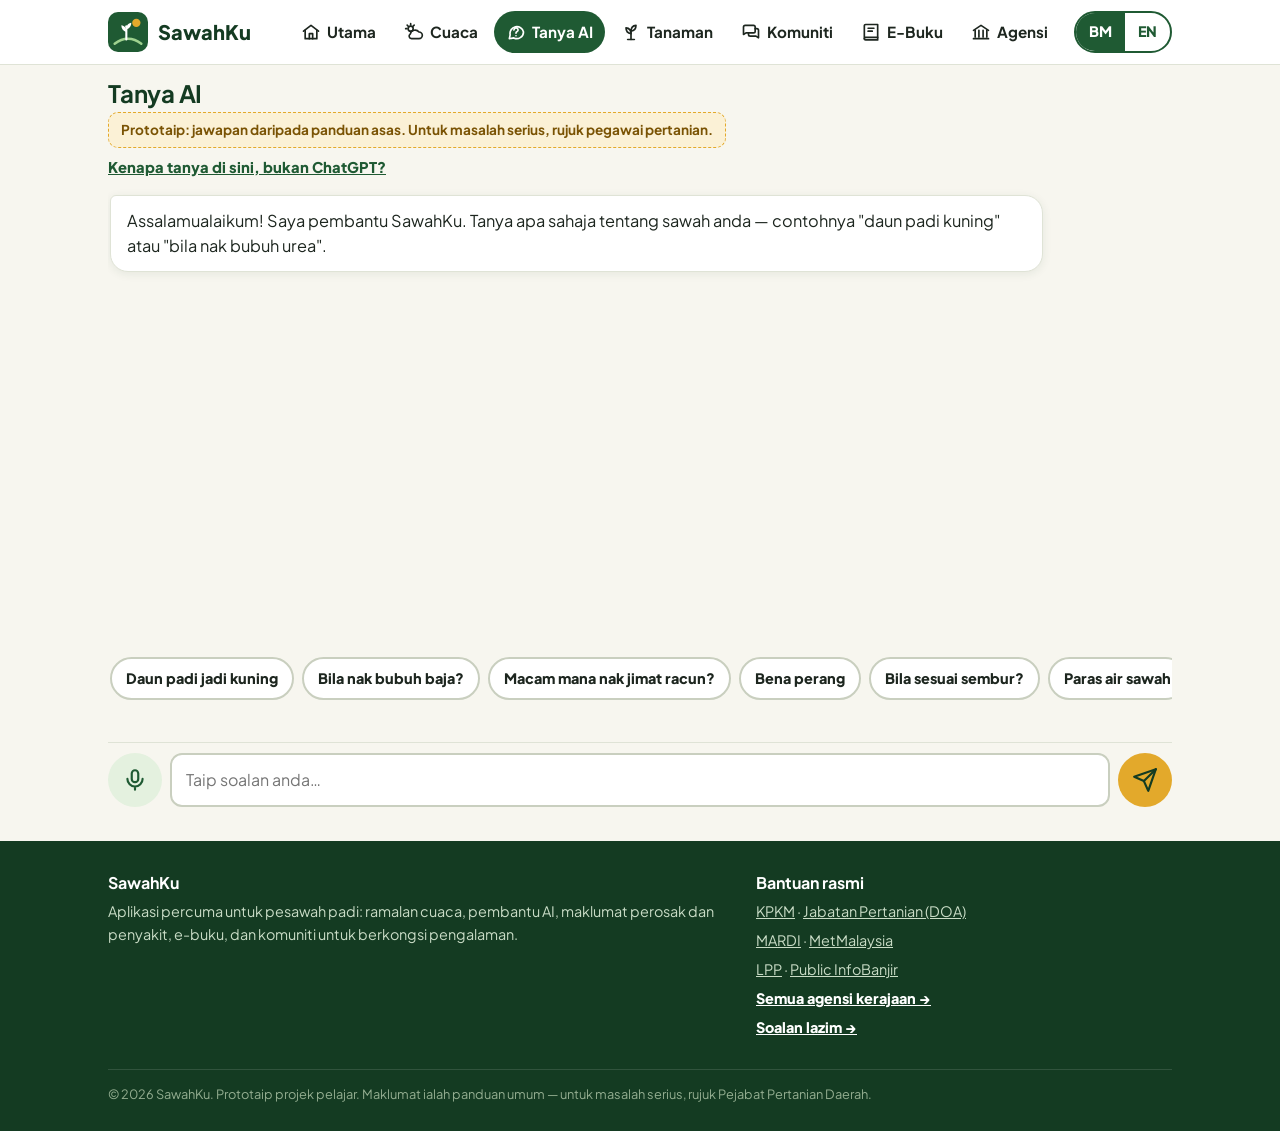
==== ask.html @ f4beafd5 "Add files via upload" ====
<!DOCTYPE html>
<html lang="ms">
<head>
  <meta charset="UTF-8">
  <meta name="viewport" content="width=device-width, initial-scale=1, viewport-fit=cover">
  <meta name="theme-color" content="#1f5a33">
  <title data-i18n="meta.ask">SawahKu</title>
  <meta name="description" content="SawahKu: weather, AI assistant, pest and disease info and a community for paddy farmers, in Malay and English.">
  <link rel="preconnect" href="https://fonts.googleapis.com">
  <link rel="preconnect" href="https://fonts.gstatic.com" crossorigin>
  <link href="https://fonts.googleapis.com/css2?family=Plus+Jakarta+Sans:wght@400;500;600;700;800&display=swap" rel="stylesheet">
  <link rel="stylesheet" href="css/style.css">
</head>
<body data-page="ask">

  <header id="site-header"></header>

  <main>
    <div class="container">
      <div class="chat">
        <div style="padding-top:14px">
          <h1 style="font-size:1.5rem;margin-bottom:4px" data-i18n="ask.title"></h1>
          <span class="demo-flag" data-i18n="ask.demo"></span>
          <a class="ask-why" href="info.html#why" data-i18n="ask.why"></a>
        </div>
        <div class="chat__log" id="chat-log" aria-live="polite"></div>
        <div class="chat__quick" id="chat-quick"></div>
        <p class="chat__listening" id="chat-status" role="status"></p>
        <form class="chat__composer" id="chat-form">
          <button type="button" class="icon-btn icon-btn--mic" id="chat-mic" data-i18n-aria="ask.mic"><svg viewBox="0 0 24 24" fill="none" stroke="currentColor" stroke-width="2" stroke-linecap="round" stroke-linejoin="round" aria-hidden="true"><rect x="9" y="3" width="6" height="11" rx="3"/><path d="M5 11a7 7 0 0 0 14 0M12 18v3"/></svg></button>
          <textarea class="input" id="chat-input" rows="1" data-i18n-ph="ask.ph" aria-label="Soalan"></textarea>
          <button type="submit" class="icon-btn icon-btn--send" data-i18n-aria="ask.send"><svg viewBox="0 0 24 24" fill="none" stroke="currentColor" stroke-width="2" stroke-linecap="round" stroke-linejoin="round" aria-hidden="true"><path d="M22 2 11 13"/><path d="M22 2 15 22l-4-9-9-4 20-7z"/></svg></button>
        </form>
      </div>
    </div>
  </main>

  <footer id="site-footer"></footer>

  <script src="js/i18n.js"></script>
  <script src="js/main.js"></script>
  <script src="js/cropdata.js"></script>
  <script src="js/chat.js"></script>
</body>
</html>
---- css/style.css ----
/* ============================================================
   SawahKu — styles
   Built for older farmers: large text, big buttons, high contrast.
   ============================================================ */

:root {
  --green-900: #143b22;
  --green-700: #1f5a33;
  --green-500: #3c8c3f;
  --green-100: #e4f1df;
  --gold-500: #e3a92b;
  --gold-100: #fbf1d6;
  --sky-500: #2f7fb8;
  --sky-100: #e2f0fa;
  --red-500: #c2412d;
  --red-100: #fbe4df;
  --ink: #1d261f;
  --ink-soft: #4d5a50;
  --line: #dfe3d6;
  --bg: #f7f6ef;
  --card: #ffffff;
  --radius: 16px;
  --shadow: 0 2px 10px rgba(20, 59, 34, 0.08);
  --max: 1100px;
  --tabbar-h: 72px;
  --font: "Plus Jakarta Sans", "Segoe UI", system-ui, -apple-system, Roboto, Arial, sans-serif;
}

*, *::before, *::after { box-sizing: border-box; }
[hidden] { display: none !important; }

html { scroll-behavior: smooth; }
section[id], article[id] { scroll-margin-top: 80px; }

body {
  margin: 0;
  font-family: var(--font);
  font-size: 18px;
  line-height: 1.6;
  color: var(--ink);
  background: var(--bg);
}

img, svg { max-width: 100%; display: block; }
a { color: var(--green-700); }
button { font: inherit; }

h1, h2, h3, h4 { line-height: 1.2; margin: 0 0 0.5em; color: var(--green-900); }
h1 { font-size: clamp(1.8rem, 4.5vw, 2.6rem); letter-spacing: -0.01em; }
h2 { font-size: clamp(1.4rem, 3vw, 1.9rem); }
h3 { font-size: 1.2rem; }
p { margin: 0 0 1em; }

.container { width: 100%; max-width: var(--max); margin: 0 auto; padding: 0 18px; }
.section { padding: 40px 0; }
.section--alt { background: var(--card); border-top: 1px solid var(--line); border-bottom: 1px solid var(--line); }
.section__head { max-width: 720px; margin-bottom: 24px; }
.section__head p { color: var(--ink-soft); }
.eyebrow { display: inline-block; font-size: 0.8rem; font-weight: 800; letter-spacing: 0.08em; text-transform: uppercase; color: var(--green-500); margin-bottom: 6px; }
.note { font-size: 0.88rem; color: var(--ink-soft); margin-top: 10px; }
.visually-hidden { position: absolute !important; width: 1px; height: 1px; overflow: hidden; clip: rect(0 0 0 0); white-space: nowrap; }

/* ---------- Header ---------- */
.site-header { position: sticky; top: 0; z-index: 50; background: rgba(255, 255, 255, 0.97); border-bottom: 1px solid var(--line); }
.site-header .container { display: flex; align-items: center; gap: 14px; min-height: 64px; }
.brand { display: flex; align-items: center; gap: 10px; font-weight: 800; font-size: 1.25rem; color: var(--green-900); text-decoration: none; margin-right: auto; white-space: nowrap; }
.brand svg { width: 40px; height: 40px; flex-shrink: 0; }
.brand small { display: block; font-weight: 500; font-size: 0.72rem; color: var(--ink-soft); }

.nav { display: flex; gap: 4px; }
.nav a { display: inline-flex; align-items: center; gap: 6px; padding: 9px 12px; white-space: nowrap; border-radius: 999px; text-decoration: none; color: var(--ink); font-weight: 700; font-size: 0.95rem; }
.nav a svg { width: 20px; height: 20px; flex-shrink: 0; }
@media (max-width: 1320px) { .brand small { display: none; } }
.nav a:hover { background: var(--green-100); }
.nav a[aria-current="page"] { background: var(--green-700); color: #fff; }

.lang-toggle { display: inline-flex; border: 2px solid var(--green-700); border-radius: 999px; overflow: hidden; flex-shrink: 0; }
.lang-toggle button { border: 0; background: transparent; padding: 7px 13px; font-weight: 800; font-size: 0.9rem; color: var(--green-700); cursor: pointer; }
.lang-toggle button[aria-pressed="true"] { background: var(--green-700); color: #fff; }

/* Bottom tab bar on phones — like WhatsApp or Grab */
.tabbar { display: none; }
@media (max-width: 1200px) {
  .nav { display: none; }
  .brand small { display: none; }
  body { padding-bottom: calc(var(--tabbar-h) + env(safe-area-inset-bottom, 0px)); }
  .tabbar {
    display: grid; grid-template-columns: repeat(7, minmax(0, 1fr));
    position: fixed; left: 0; right: 0; bottom: 0; z-index: 60;
    height: calc(var(--tabbar-h) + env(safe-area-inset-bottom, 0px));
    padding-bottom: env(safe-area-inset-bottom, 0px);
    background: #fff; border-top: 1px solid var(--line);
    box-shadow: 0 -4px 14px rgba(20, 59, 34, 0.08);
  }
  .tabbar a { display: flex; flex-direction: column; align-items: center; justify-content: center; gap: 3px; text-decoration: none; color: var(--ink-soft); font-size: 0.66rem; min-width: 0; font-weight: 800; line-height: 1.1; text-align: center; letter-spacing: -0.01em; }
  .tabbar a svg { width: 26px; height: 26px; }
  .tabbar a[aria-current="page"] { color: var(--green-700); }
  .tabbar a[aria-current="page"] svg { background: var(--green-100); border-radius: 12px; padding: 3px; width: 36px; height: 32px; }
}
@media (max-width: 380px) {
  .tabbar a { font-size: 0.62rem; }
  .tabbar a svg { width: 24px; height: 24px; }
}

/* ---------- Buttons ---------- */
.btn { display: inline-flex; align-items: center; justify-content: center; gap: 8px; min-height: 50px; padding: 12px 22px; border-radius: 999px; border: 2px solid transparent; font-weight: 800; font-size: 1rem; text-decoration: none; cursor: pointer; transition: transform 0.15s ease, background 0.15s ease; }
.btn:hover { transform: translateY(-1px); }
.btn svg { width: 22px; height: 22px; flex-shrink: 0; }
.btn--primary { background: var(--gold-500); color: var(--green-900); }
.btn--primary:hover { background: #d59b1d; }
.btn--green { background: var(--green-700); color: #fff; }
.btn--green:hover { background: var(--green-900); }
.btn--outline { border-color: var(--green-700); color: var(--green-700); background: #fff; }
.btn--block { width: 100%; }
.btn--sm { min-height: 40px; padding: 8px 16px; font-size: 0.9rem; }
.link-btn { border: 0; background: none; padding: 0; font-weight: 800; font-size: 0.92rem; color: var(--green-700); text-decoration: underline; cursor: pointer; }
.wa-link { display: inline-flex; align-items: center; gap: 6px; font-weight: 800; font-size: 0.92rem; color: #128c4a; text-decoration: none; }
.wa-link svg { width: 18px; height: 18px; }

/* ---------- Page header ---------- */
.page-hero { background: linear-gradient(160deg, var(--green-900), var(--green-700)); color: #fff; padding: 26px 0 24px; }
.page-hero h1 { color: #fff; margin-bottom: 6px; }
.page-hero p { color: #dcebd8; margin: 0; max-width: 680px; }

/* ---------- Cards, grids, fields ---------- */
.grid { display: grid; gap: 16px; }
.grid--2 { grid-template-columns: repeat(2, 1fr); }
.grid--3 { grid-template-columns: repeat(3, 1fr); }
.grid--4 { grid-template-columns: repeat(4, 1fr); }
@media (max-width: 900px) { .grid--3, .grid--4 { grid-template-columns: repeat(2, 1fr); } }
@media (max-width: 620px) { .grid--2, .grid--3, .grid--4 { grid-template-columns: 1fr; } }

.card { background: var(--card); border: 1px solid var(--line); border-radius: var(--radius); padding: 20px; box-shadow: var(--shadow); }

.field label { display: block; font-weight: 800; font-size: 0.95rem; margin-bottom: 6px; }
.field .hint { font-weight: 500; color: var(--ink-soft); font-size: 0.85rem; }
.field input, .field select, .field textarea, .input {
  width: 100%; padding: 12px 14px; font: inherit; font-size: 1rem;
  border: 2px solid #c9cfbf; border-radius: 12px; background: #fff; color: var(--ink);
}
.field input:focus, .field select:focus, .field textarea:focus, .input:focus { outline: 3px solid rgba(60, 140, 63, 0.25); border-color: var(--green-500); }
.field .error { color: var(--red-500); font-size: 0.88rem; margin-top: 4px; display: none; }
.field.has-error input, .field.has-error textarea { border-color: var(--red-500); }
.field.has-error .error { display: block; }

.callout { display: flex; gap: 12px; padding: 14px 16px; border-radius: 14px; background: var(--sky-100); color: #1b4a6b; font-size: 0.95rem; margin-top: 16px; }
.callout svg { flex-shrink: 0; width: 22px; height: 22px; margin-top: 2px; }
.callout--warn { background: var(--gold-100); color: #6b4b05; }
.callout--danger { background: var(--red-100); color: #7a2618; }

.tag { display: inline-block; padding: 3px 10px; border-radius: 999px; font-size: 0.78rem; font-weight: 800; white-space: nowrap; }
.tag--green { background: var(--green-100); color: var(--green-700); }
.tag--red { background: var(--red-100); color: var(--red-500); }
.tag--sky { background: var(--sky-100); color: var(--sky-500); }
.tag--gold { background: var(--gold-100); color: #7a5304; }

.chips { display: flex; flex-wrap: wrap; gap: 8px; }
.chip { border: 2px solid #c9cfbf; background: #fff; border-radius: 999px; padding: 9px 16px; font-weight: 800; font-size: 0.95rem; color: var(--ink); cursor: pointer; }
.chip[aria-pressed="true"] { background: var(--green-700); border-color: var(--green-700); color: #fff; }

.demo-flag { display: inline-block; background: var(--gold-100); color: #7a5304; border: 1px dashed var(--gold-500); border-radius: 10px; padding: 6px 12px; font-size: 0.85rem; font-weight: 700; }

/* ---------- Home ---------- */
.home-top { background: linear-gradient(160deg, var(--green-900), var(--green-700)); color: #fff; padding: 24px 0 70px; }
.home-top h1 { color: #fff; font-size: clamp(1.6rem, 5vw, 2.3rem); margin-bottom: 2px; }
.home-top p { color: #d6e8d2; margin: 0; }
.home-body { margin-top: -52px; }

.today { display: grid; grid-template-columns: auto 1fr auto; gap: 16px; align-items: center; text-decoration: none; color: var(--ink); }
.today__icon { width: 64px; height: 64px; }
.today__temp { font-size: 2rem; font-weight: 800; line-height: 1; color: var(--green-900); }
.today__place { font-size: 0.88rem; color: var(--ink-soft); }
.today__advice { display: flex; flex-direction: column; gap: 6px; align-items: flex-end; }
@media (max-width: 560px) {
  .today { grid-template-columns: auto 1fr; }
  .today__advice { grid-column: 1 / -1; flex-direction: row; flex-wrap: wrap; align-items: flex-start; }
}

.tiles { display: grid; grid-template-columns: repeat(4, 1fr); gap: 14px; margin-top: 16px; }
@media (max-width: 900px) { .tiles { grid-template-columns: repeat(2, 1fr); } }
.tile { display: flex; flex-direction: column; gap: 10px; padding: 20px 18px; border-radius: 20px; text-decoration: none; color: var(--ink); background: #fff; border: 1px solid var(--line); box-shadow: var(--shadow); min-height: 150px; }
.tile:hover { border-color: var(--green-500); }
.tile__icon { width: 56px; height: 56px; border-radius: 16px; display: grid; place-items: center; }
.tile__icon svg { width: 32px; height: 32px; }
.tile strong { font-size: 1.15rem; color: var(--green-900); line-height: 1.2; }
.tile span { font-size: 0.9rem; color: var(--ink-soft); line-height: 1.35; }
.tile--weather .tile__icon { background: var(--sky-100); color: var(--sky-500); }
.tile--ask .tile__icon { background: var(--gold-100); color: #9a6a06; }
.tile--crop .tile__icon { background: var(--red-100); color: var(--red-500); }
.tile--forum .tile__icon { background: var(--green-100); color: var(--green-700); }

.ask-box { display: flex; gap: 8px; align-items: center; }
.ask-box input { flex: 1; min-width: 0; min-height: 54px; }
.icon-btn { width: 54px; height: 54px; flex-shrink: 0; border-radius: 50%; border: 0; display: grid; place-items: center; cursor: pointer; }
.icon-btn svg { width: 26px; height: 26px; }
.icon-btn--mic { background: var(--green-100); color: var(--green-700); }
.icon-btn--mic.is-listening { background: var(--red-500); color: #fff; animation: pulse 1.2s ease-in-out infinite; }
.icon-btn--send { background: var(--gold-500); color: var(--green-900); }
@keyframes pulse { 50% { box-shadow: 0 0 0 8px rgba(194, 65, 45, 0.2); } }

.list-plain { list-style: none; margin: 0; padding: 0; }
.row-link { display: flex; gap: 12px; align-items: flex-start; padding: 14px 0; border-bottom: 1px solid var(--line); text-decoration: none; color: var(--ink); }
.row-link:last-child { border-bottom: 0; }
.row-link strong { display: block; color: var(--green-900); line-height: 1.3; }
.row-link small { display: block; color: var(--ink-soft); font-size: 0.85rem; margin-top: 2px; }
.row-link .tag { margin-top: 3px; flex-shrink: 0; }
@media (max-width: 600px) {
  .row-link { flex-direction: column; gap: 6px; }
  .row-link .tag { margin-top: 0; align-self: flex-start; }
}
.head-row { display: flex; justify-content: space-between; align-items: baseline; gap: 12px; margin-bottom: 6px; }
.head-row h2 { margin: 0; font-size: 1.3rem; }
.head-row a { white-space: nowrap; flex-shrink: 0; }

/* ---------- Weather ---------- */
.weather-head { display: flex; flex-wrap: wrap; gap: 10px; align-items: end; margin-bottom: 14px; }
.weather-head .field { min-width: 240px; flex: 1; max-width: 360px; }
.weather-status { font-size: 0.9rem; color: var(--ink-soft); margin: 0 0 10px; }
.weather-status.is-error { color: var(--red-500); }
.forecast { display: grid; grid-template-columns: repeat(7, 1fr); gap: 12px; }
@media (max-width: 1000px) { .forecast { grid-template-columns: repeat(4, 1fr); } }
@media (max-width: 620px) { .forecast { grid-template-columns: repeat(2, 1fr); } }
.day { background: var(--card); border: 1px solid var(--line); border-radius: var(--radius); padding: 14px 12px; display: flex; flex-direction: column; gap: 6px; box-shadow: var(--shadow); }
.day.is-today { border: 2px solid var(--green-500); }
.day__name { font-weight: 800; }
.day__date { font-size: 0.82rem; color: var(--ink-soft); margin-top: -6px; }
.day__icon { width: 46px; height: 46px; }
.day__temp { font-weight: 800; font-size: 1.15rem; }
.day__temp small { color: var(--ink-soft); font-weight: 600; }
.day__meta { font-size: 0.84rem; color: var(--ink-soft); display: flex; flex-direction: column; gap: 2px; }
.day__advice { margin-top: 4px; display: flex; flex-direction: column; gap: 6px; }
.pill { font-size: 0.8rem; font-weight: 800; padding: 5px 9px; border-radius: 9px; line-height: 1.3; }
.pill--good { background: var(--green-100); color: var(--green-700); }
.pill--warn { background: var(--gold-100); color: #7a5304; }
.pill--bad { background: var(--red-100); color: var(--red-500); }
.pill--info { background: var(--sky-100); color: #1b4a6b; }
.legend { display: flex; flex-wrap: wrap; gap: 14px; font-size: 0.85rem; color: var(--ink-soft); margin-top: 14px; }
.legend span { display: inline-flex; align-items: center; gap: 6px; }
.legend i { width: 12px; height: 12px; border-radius: 3px; display: inline-block; }
.wx-share { display: inline-flex; align-items: center; gap: 6px; margin-left: 6px; font-weight: 800; color: #128c4a; white-space: nowrap; }
.wx-share svg { width: 16px; height: 16px; }
.water-stages { display: grid; grid-template-columns: repeat(7, minmax(0, 1fr)); gap: 12px; }
@media (max-width: 820px) { .water-stages { grid-template-columns: repeat(2, 1fr); } }
.water-stage { background: var(--card); border: 1px solid var(--line); border-radius: 14px; padding: 14px; text-align: center; }
.water-stage .level { height: 64px; border-radius: 8px; background: #efe8d8; position: relative; overflow: hidden; margin-bottom: 10px; }
.water-stage .level i { position: absolute; left: 0; right: 0; bottom: 0; background: linear-gradient(#6fb3e0, var(--sky-500)); }
.water-stage strong { display: block; color: var(--sky-500); font-size: 1.1rem; }
.water-stage span { font-size: 0.85rem; color: var(--ink-soft); display: block; }

/* ---------- News ---------- */
.news { display: flex; flex-direction: column; gap: 8px; }
.news h3 { margin: 0; font-size: 1.1rem; }
.news p { margin: 0; }
.news__meta { display: flex; flex-wrap: wrap; align-items: center; gap: 8px; font-size: 0.85rem; color: var(--ink-soft); }
.news__actions { display: flex; flex-wrap: wrap; gap: 16px; margin-top: auto; padding-top: 6px; font-weight: 800; font-size: 0.92rem; }
.news__actions a { text-decoration: none; }

/* ---------- Ask AI (chat) ---------- */
.chat { display: flex; flex-direction: column; height: calc(100vh - 64px - 90px); min-height: 460px; }
@media (max-width: 900px) { .chat { height: calc(100vh - 64px - var(--tabbar-h) - 70px); height: calc(100dvh - 64px - var(--tabbar-h) - 70px); } }
.chat__log { flex: 1; overflow-y: auto; padding: 16px 2px; display: flex; flex-direction: column; gap: 12px; }
.msg { max-width: 88%; display: flex; flex-direction: column; gap: 6px; }
.msg__bubble { padding: 12px 16px; border-radius: 18px; font-size: 1.02rem; line-height: 1.55; }
.msg__bubble p { margin: 0 0 8px; }
.msg__bubble p:last-child { margin: 0; }
.msg__bubble ul { margin: 6px 0; padding-left: 1.2em; }
.msg__bubble li { margin-bottom: 4px; }
.msg--bot { align-self: flex-start; }
.msg--bot .msg__bubble { background: #fff; border: 1px solid var(--line); border-top-left-radius: 6px; box-shadow: var(--shadow); }
.msg--me { align-self: flex-end; }
.msg--me .msg__bubble { background: var(--green-700); color: #fff; border-top-right-radius: 6px; }
.msg__tools { display: flex; flex-wrap: wrap; gap: 12px; padding-left: 6px; }
.msg__tools button, .msg__tools a { border: 0; background: none; padding: 0; font-weight: 800; font-size: 0.88rem; color: var(--green-700); cursor: pointer; text-decoration: none; display: inline-flex; align-items: center; gap: 4px; }
.msg__tools svg { width: 18px; height: 18px; }
.typing { display: inline-flex; gap: 4px; }
.typing i { width: 8px; height: 8px; border-radius: 50%; background: #9aa39b; animation: blink 1s infinite; }
.typing i:nth-child(2) { animation-delay: 0.2s; } .typing i:nth-child(3) { animation-delay: 0.4s; }
@keyframes blink { 50% { opacity: 0.3; } }
.chat__quick { display: flex; gap: 8px; overflow-x: auto; padding: 6px 2px 10px; }
.chat__quick .chip { flex: 0 0 auto; font-size: 0.9rem; padding: 8px 14px; }
.chat__composer { display: flex; gap: 8px; align-items: flex-end; padding: 10px 0 4px; border-top: 1px solid var(--line); }
.chat__composer textarea { flex: 1; min-width: 0; resize: none; min-height: 54px; max-height: 140px; }
.chat__listening { text-align: center; font-weight: 800; color: var(--red-500); font-size: 0.9rem; min-height: 1.2em; }

/* ---------- Crop info ---------- */
.search { position: relative; }
.search svg { position: absolute; left: 14px; top: 50%; transform: translateY(-50%); width: 22px; height: 22px; color: var(--ink-soft); }
.search input { padding-left: 46px; min-height: 54px; }
.filter-label { font-weight: 800; font-size: 0.95rem; margin: 18px 0 8px; }
.crop-list { display: flex; flex-direction: column; gap: 12px; margin-top: 18px; }
.crop { background: #fff; border: 1px solid var(--line); border-radius: var(--radius); box-shadow: var(--shadow); overflow: hidden; }
.crop summary { list-style: none; display: flex; align-items: center; gap: 14px; padding: 16px 18px; cursor: pointer; }
.crop summary::-webkit-details-marker { display: none; }
.crop__emoji { width: 56px; height: 56px; flex-shrink: 0; border-radius: 16px; display: grid; place-items: center; font-size: 1.9rem; background: var(--green-100); }
.crop--pest .crop__emoji { background: var(--red-100); }
.crop--disease .crop__emoji { background: var(--sky-100); }
.crop--weed .crop__emoji { background: var(--gold-100); }
.crop__title { flex: 1; min-width: 0; }
.crop__title strong { display: block; font-size: 1.12rem; color: var(--green-900); line-height: 1.25; }
.crop__title small { display: block; color: var(--ink-soft); font-size: 0.88rem; }
.crop__chev { width: 26px; height: 26px; color: var(--ink-soft); transition: transform 0.2s; flex-shrink: 0; }
.crop[open] .crop__chev { transform: rotate(180deg); }
.crop__body { padding: 0 18px 18px; border-top: 1px solid var(--line); }
.crop__body dl { margin: 0; }
.crop__body dt { font-size: 0.78rem; font-weight: 800; letter-spacing: 0.05em; text-transform: uppercase; color: var(--ink-soft); margin-top: 14px; }
.crop__body dd { margin: 4px 0 0; }
.crop__actions { display: flex; flex-wrap: wrap; gap: 16px; margin-top: 16px; }
.crop:target, .crop.is-flash { outline: 3px solid var(--gold-500); }
.empty { color: var(--ink-soft); text-align: center; padding: 24px; }

/* ---------- Community forum ---------- */
.forum-bar { display: flex; flex-wrap: wrap; gap: 10px; align-items: center; justify-content: space-between; margin-bottom: 12px; }
.seg { display: inline-flex; background: #e8eadf; border-radius: 999px; padding: 4px; }
.seg button { border: 0; background: transparent; border-radius: 999px; padding: 9px 16px; font-weight: 800; font-size: 0.92rem; color: var(--ink-soft); cursor: pointer; }
.seg button[aria-pressed="true"] { background: #fff; color: var(--green-900); box-shadow: var(--shadow); }
.posts { display: flex; flex-direction: column; gap: 12px; margin-top: 16px; }
.post { display: grid; grid-template-columns: 56px 1fr; gap: 12px; background: #fff; border: 1px solid var(--line); border-radius: var(--radius); box-shadow: var(--shadow); padding: 14px 16px 14px 10px; }
.vote { display: flex; flex-direction: column; align-items: center; gap: 2px; }
.vote button { width: 46px; height: 40px; border: 2px solid #c9cfbf; background: #fff; border-radius: 12px; cursor: pointer; display: grid; place-items: center; color: var(--ink-soft); }
.vote button svg { width: 22px; height: 22px; }
.vote button[aria-pressed="true"] { background: var(--gold-500); border-color: var(--gold-500); color: var(--green-900); }
.vote b { font-size: 1.05rem; color: var(--green-900); }
.post__meta { display: flex; flex-wrap: wrap; align-items: center; gap: 8px; font-size: 0.84rem; color: var(--ink-soft); }
.post__title { display: block; font-size: 1.15rem; font-weight: 800; color: var(--green-900); text-decoration: none; margin: 4px 0; line-height: 1.3; }
.post__excerpt { margin: 0; color: var(--ink-soft); font-size: 0.95rem; }
.post__foot { display: flex; flex-wrap: wrap; gap: 16px; margin-top: 8px; font-size: 0.9rem; font-weight: 800; }
.post__foot a, .post__foot button { color: var(--green-700); text-decoration: none; border: 0; background: none; padding: 0; cursor: pointer; font-weight: 800; display: inline-flex; align-items: center; gap: 5px; }
.post__foot svg { width: 18px; height: 18px; }
.post__photo { margin-top: 10px; border-radius: 12px; max-height: 320px; object-fit: cover; }
.post-full .post__title { font-size: 1.4rem; }
.post-full .post__body { white-space: pre-wrap; margin-top: 8px; }
.comments { margin-top: 18px; display: flex; flex-direction: column; gap: 10px; }
.comment { background: #fff; border: 1px solid var(--line); border-left: 4px solid var(--green-100); border-radius: 12px; padding: 12px 14px; }
.comment__meta { font-size: 0.84rem; color: var(--ink-soft); margin-bottom: 4px; }
.comment p { margin: 0; white-space: pre-wrap; }
.sample { display: inline-block; font-size: 0.72rem; font-weight: 800; background: var(--gold-100); color: #7a5304; border-radius: 6px; padding: 1px 7px; }
.cat-tiles { display: grid; grid-template-columns: repeat(3, 1fr); gap: 8px; }
@media (max-width: 520px) { .cat-tiles { grid-template-columns: repeat(2, 1fr); } }
.cat-tiles label { position: relative; }
.cat-tiles input { position: absolute; opacity: 0; inset: 0; }
.cat-tiles span { display: block; text-align: center; padding: 12px 8px; border: 2px solid #c9cfbf; border-radius: 12px; font-weight: 800; cursor: pointer; background: #fff; }
.cat-tiles input:checked + span { border-color: var(--green-500); background: var(--green-100); }
.photo-preview { margin-top: 10px; max-height: 200px; border-radius: 12px; }
.back-link { display: inline-flex; align-items: center; gap: 6px; font-weight: 800; text-decoration: none; margin-bottom: 12px; min-height: 44px; }
.back-link svg { width: 22px; height: 22px; flex-shrink: 0; }

.crop-empty { margin-top: 12px; }
.crop-empty h3 { margin-bottom: 6px; }
.crop-empty p { margin: 0 0 14px; }

/* ---------- E-books ---------- */
.book-cover { --c: var(--green-700); width: 64px; height: 84px; border-radius: 6px 12px 12px 6px; background: var(--c); color: #fff; display: grid; place-items: center; flex-shrink: 0; box-shadow: inset 5px 0 0 rgba(0, 0, 0, 0.18), var(--shadow); }
.book-cover svg { width: 34px; height: 34px; }
.book-cover--sm { width: 42px; height: 54px; border-radius: 4px 9px 9px 4px; box-shadow: inset 4px 0 0 rgba(0, 0, 0, 0.18); }
.book-cover--sm svg { width: 24px; height: 24px; }

.books { display: grid; grid-template-columns: repeat(4, minmax(0, 1fr)); gap: 16px; }
@media (max-width: 1000px) { .books { grid-template-columns: repeat(3, minmax(0, 1fr)); } }
@media (max-width: 720px) { .books { grid-template-columns: repeat(2, minmax(0, 1fr)); gap: 12px; } }
.book { display: flex; flex-direction: column; text-decoration: none; color: var(--ink); background: #fff; border: 1px solid var(--line); border-radius: 18px; overflow: hidden; box-shadow: var(--shadow); }
.book:hover { border-color: var(--green-500); }
.book__cover { --c: var(--green-700); background: var(--c); color: #fff; padding: 16px 16px 18px; min-height: 150px; display: flex; flex-direction: column; justify-content: space-between; gap: 12px; box-shadow: inset 7px 0 0 rgba(0, 0, 0, 0.16); }
.book__cover svg { width: 38px; height: 38px; opacity: 0.95; }
.book__cover strong { font-size: 1.1rem; line-height: 1.22; color: #fff; }
.book__body { padding: 12px 14px 14px; display: flex; flex-direction: column; gap: 6px; flex: 1; }
.book__sub { font-size: 0.92rem; color: var(--ink-soft); line-height: 1.35; }
.book__meta { font-size: 0.82rem; font-weight: 700; color: var(--ink-soft); }
.book__bar { height: 6px; border-radius: 99px; background: var(--line); overflow: hidden; }
.book__bar span { display: block; height: 100%; background: var(--green-500); }
.book__action { margin-top: auto; padding-top: 4px; display: inline-flex; align-items: center; gap: 6px; font-weight: 800; color: var(--green-700); }
.book__action svg { width: 18px; height: 18px; }
@media (max-width: 420px) {
  .book__cover { min-height: 130px; padding: 14px 12px 14px 16px; }
  .book__cover strong { font-size: 1rem; }
  .book__body { padding: 10px 12px 12px; }
  .book__sub { font-size: 0.86rem; }
}

.continue { display: flex; align-items: center; gap: 14px; padding: 14px 16px; margin-bottom: 18px; border-radius: 18px; background: var(--gold-100); border: 2px solid var(--gold-500); text-decoration: none; color: var(--ink); }
.continue__text { flex: 1; min-width: 0; display: flex; flex-direction: column; gap: 2px; }
.continue__text small { font-weight: 800; font-size: 0.8rem; letter-spacing: 0.06em; text-transform: uppercase; color: #7a5304; }
.continue__text strong { color: var(--green-900); font-size: 1.08rem; line-height: 1.25; }
.continue__text span { font-size: 0.9rem; color: var(--ink-soft); }
.continue__go { width: 46px; height: 46px; border-radius: 50%; background: var(--green-700); color: #fff; display: grid; place-items: center; flex-shrink: 0; }
.continue__go svg { width: 24px; height: 24px; }

.row-link--book { align-items: center; }
@media (max-width: 600px) { .row-link--book { flex-direction: row; gap: 12px; } }

.reader { max-width: 760px; margin: 0 auto; }
.reader-head { display: flex; align-items: center; gap: 16px; }
.reader-head h2 { margin: 0 0 4px; font-size: 1.45rem; }
.reader-head p { margin: 0; color: var(--ink-soft); font-weight: 700; }
.progress { height: 8px; border-radius: 99px; background: var(--line); overflow: hidden; margin: 16px 0 14px; }
.progress span { display: block; height: 100%; background: var(--green-500); border-radius: 99px; }
.reader-tools { display: flex; flex-wrap: wrap; gap: 8px; }
.btn--square { min-width: 48px; padding: 8px 10px; }
.btn:disabled { opacity: 0.4; cursor: default; transform: none; }
.reader-tools .btn[aria-pressed="true"] { background: var(--green-700); color: #fff; }
.toc { margin-top: 14px; background: #fff; border: 1px solid var(--line); border-radius: 14px; }
.toc summary { list-style: none; cursor: pointer; padding: 12px 16px; font-weight: 800; display: flex; align-items: center; justify-content: space-between; min-height: 48px; }
.toc summary::-webkit-details-marker { display: none; }
.toc summary svg { width: 22px; height: 22px; transition: transform 0.2s; }
.toc[open] summary svg { transform: rotate(180deg); }
.toc ol { list-style: none; margin: 0; padding: 0 8px 8px; }
.toc a { display: flex; align-items: center; gap: 12px; padding: 10px 8px; border-radius: 10px; text-decoration: none; color: var(--ink); font-weight: 600; }
.toc a[aria-current] { background: var(--green-100); font-weight: 800; color: var(--green-900); }
.toc__n { width: 30px; height: 30px; border-radius: 50%; background: var(--bg); border: 1px solid var(--line); display: grid; place-items: center; font-size: 0.85rem; font-weight: 800; flex-shrink: 0; }
.toc__n svg { width: 16px; height: 16px; color: var(--green-500); }
.reader-text { margin-top: 18px; background: #fff; border: 1px solid var(--line); border-radius: var(--radius); padding: 22px 22px 8px; line-height: 1.65; box-shadow: var(--shadow); }
.reader-text h3 { font-size: 1.3em; margin-bottom: 0.7em; }
.reader-text p, .reader-text ul, .reader-text ol { margin: 0 0 1em; }
.reader-text ul, .reader-text ol { padding-left: 1.3em; }
.reader-text li { margin-bottom: 0.55em; }
.reader-text li::marker { color: var(--green-500); font-weight: 800; }
.book-tip { background: var(--gold-100); border-radius: 12px; padding: 12px 14px; font-size: 0.95em; }
.book-tip::before { content: "💡 "; }
.reader-nav { display: flex; justify-content: space-between; gap: 12px; margin: 18px 0 16px; }
.reader-nav .btn { flex: 1; max-width: 260px; }
.reader-nav span { flex: 1; max-width: 260px; }
.done-card { text-align: center; display: flex; flex-direction: column; align-items: center; gap: 10px; padding: 28px 20px; }
.done-card h2 { margin: 6px 0 0; }
.done-card p { margin: 0; font-size: 1.1rem; }
.print-book { display: none; }

@media print {
  .site-header, .tabbar, .site-footer, #learn-app { display: none !important; }
  body { padding: 0 !important; background: #fff; font-size: 12pt; }
  .print-book { display: block; padding: 0 8mm; line-height: 1.55; color: #000; }
  .print-book h1 { font-size: 22pt; color: #000; }
  .print-book h2 { font-size: 15pt; color: #000; margin-top: 18pt; break-after: avoid; }
  .print-book .book-tip { border: 1px solid #999; background: none; }
}

/* ---------- Agencies & FAQ ---------- */
.why-banner { display: flex; align-items: center; gap: 14px; padding: 16px 18px; border-radius: 18px; background: var(--green-900); color: #fff; text-decoration: none; }
.why-banner span { display: flex; flex-direction: column; gap: 2px; min-width: 0; }
.why-banner strong { font-size: 1.12rem; color: #fff; line-height: 1.25; }
.why-banner small { color: #cfe3c9; font-size: 0.9rem; }
.why-banner .why-banner__icon { width: 48px; height: 48px; border-radius: 14px; background: var(--gold-500); color: var(--green-900); display: grid; place-items: center; flex-shrink: 0; }
.why-banner__icon svg { width: 28px; height: 28px; }
.why-banner--sm { margin-top: 14px; padding: 12px 14px; }
.why-banner--sm strong { font-size: 1rem; }
.info-jump { margin: 18px 0 4px; }
.info-jump .chip { text-decoration: none; }
@media (max-width: 700px) {
  .info-jump { flex-wrap: nowrap; overflow-x: auto; padding-bottom: 6px; margin-right: -16px; padding-right: 16px; }
  .info-jump .chip { flex: 0 0 auto; white-space: nowrap; }
}
.emergency { align-items: center; }
.emergency a { font-weight: 800; color: inherit; white-space: nowrap; }
.agency-group { margin-top: 28px; }
.agency-group h2 { font-size: 1.25rem; }
.agency-grid { display: grid; grid-template-columns: repeat(2, minmax(0, 1fr)); gap: 14px; }
@media (max-width: 760px) { .agency-grid { grid-template-columns: 1fr; } }
.agency { display: flex; gap: 14px; align-items: flex-start; background: #fff; border: 1px solid var(--line); border-radius: var(--radius); padding: 16px; box-shadow: var(--shadow); }
.agency__badge { --c: var(--green-700); width: 58px; height: 58px; padding: 0; border-radius: 14px; background: var(--c); color: #fff; display: grid; place-items: center; font-weight: 800; font-size: 0.82rem; letter-spacing: 0.02em; flex-shrink: 0; }
.agency__body { min-width: 0; flex: 1; }
.agency__body h3 { font-size: 1.05rem; margin: 2px 0 4px; }
.agency__body p { margin: 0 0 10px; color: var(--ink-soft); font-size: 0.95rem; line-height: 1.45; }
.agency__links { display: flex; flex-wrap: wrap; align-items: center; gap: 8px 14px; }
.agency__links .btn small { font-weight: 600; opacity: 0.75; }
.agency__links .btn svg { width: 16px; height: 16px; }
.agency__extra { font-weight: 800; font-size: 0.92rem; }
@media (max-width: 420px) { .agency__links .btn small { display: none; } }
.agency-quick-grid { display: grid; grid-template-columns: repeat(2, minmax(0, 1fr)); gap: 10px; }
@media (max-width: 560px) { .agency-quick-grid { grid-template-columns: 1fr; } }
.agency-quick { display: flex; align-items: center; gap: 12px; padding: 10px; border: 1px solid var(--line); border-radius: 14px; text-decoration: none; color: var(--ink); }
.agency-quick:hover { border-color: var(--green-500); }
.agency-quick .agency__badge { width: 50px; height: 50px; font-size: 0.75rem; border-radius: 12px; }
.agency-quick span:last-child { display: flex; flex-direction: column; min-width: 0; }
.agency-quick strong { font-size: 0.95rem; line-height: 1.25; color: var(--green-900); }
.agency-quick small { font-size: 0.82rem; color: var(--ink-soft); line-height: 1.3; }
.faq-wrap { margin-top: 36px; scroll-margin-top: 80px; }
.faq { background: #fff; border: 1px solid var(--line); border-radius: 14px; margin-bottom: 10px; scroll-margin-top: 80px; }
.faq summary { list-style: none; cursor: pointer; padding: 14px 16px; font-weight: 800; font-size: 1.02rem; display: flex; justify-content: space-between; align-items: center; gap: 12px; min-height: 52px; }
.faq summary::-webkit-details-marker { display: none; }
.faq summary svg { width: 22px; height: 22px; flex-shrink: 0; transition: transform 0.2s; }
.faq[open] summary svg { transform: rotate(180deg); }
.faq#why { border: 2px solid var(--gold-500); }
.faq__a { padding: 0 16px 6px; line-height: 1.55; }
.faq__a ul { padding-left: 1.2em; }
.faq__a li { margin-bottom: 0.5em; }
.agency-group, .faq-wrap, #g-main { scroll-margin-top: 80px; }
.official-links a { font-weight: 800; color: inherit; }
.ask-why { display: block; margin-top: 8px; font-weight: 800; font-size: 0.92rem; }
.footer-more { font-weight: 800; color: #fff !important; }

/* ---------- Footer ---------- */
.site-footer { background: var(--green-900); color: #c9dcc6; padding: 32px 0 26px; font-size: 0.9rem; margin-top: 30px; }
.site-footer .container { display: grid; grid-template-columns: 1.5fr 1fr; gap: 24px; }
.site-footer h4 { color: #fff; font-size: 1rem; }
.site-footer a { color: #c9dcc6; }
.site-footer ul { list-style: none; padding: 0; margin: 0; }
.site-footer li { margin-bottom: 6px; }
.site-footer .fine { grid-column: 1 / -1; border-top: 1px solid rgba(255, 255, 255, 0.12); padding-top: 14px; font-size: 0.8rem; color: #93ad90; margin: 0; }
@media (max-width: 700px) { .site-footer .container { grid-template-columns: 1fr; } }
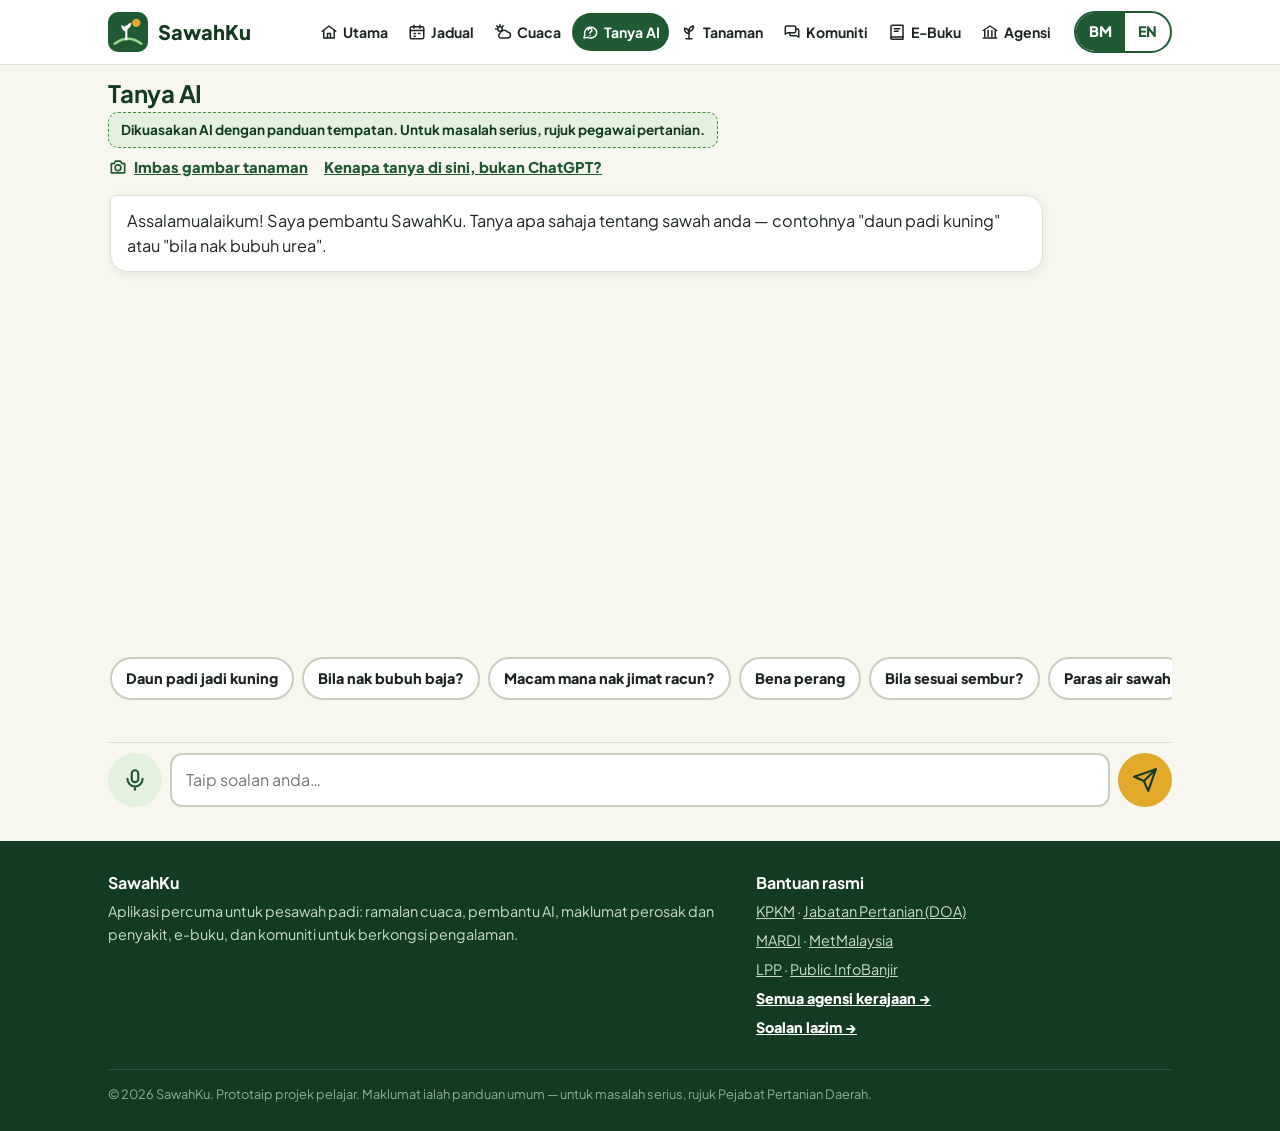
==== commit 9e7ae38d: "Add files via upload" ====
--- a/ask.html
+++ b/ask.html
@@ -21,7 +21,10 @@
         <div style="padding-top:14px">
           <h1 style="font-size:1.5rem;margin-bottom:4px" data-i18n="ask.title"></h1>
           <span class="demo-flag" data-i18n="ask.demo"></span>
-          <a class="ask-why" href="info.html#why" data-i18n="ask.why"></a>
+          <div class="ask-links">
+            <a class="ask-scan" href="crop.html#scan"><svg viewBox="0 0 24 24" fill="none" stroke="currentColor" stroke-width="2" stroke-linecap="round" stroke-linejoin="round" aria-hidden="true"><path d="M4 8h3l2-3h6l2 3h3v11H4z"/><circle cx="12" cy="13" r="3.5"/></svg><span data-i18n="ask.scanLink"></span></a>
+            <a class="ask-why" href="info.html#why" data-i18n="ask.why"></a>
+          </div>
         </div>
         <div class="chat__log" id="chat-log" aria-live="polite"></div>
         <div class="chat__quick" id="chat-quick"></div>
@@ -39,6 +42,8 @@
 
   <script src="js/i18n.js"></script>
   <script src="js/main.js"></script>
+  <script src="js/config.js"></script>
+  <script src="js/ai.js"></script>
   <script src="js/cropdata.js"></script>
   <script src="js/chat.js"></script>
 </body>
--- a/css/style.css
+++ b/css/style.css
@@ -72,6 +72,7 @@
 .nav a svg { width: 20px; height: 20px; flex-shrink: 0; }
 @media (max-width: 1320px) { .brand small { display: none; } }
 .nav a:hover { background: var(--green-100); }
+@media (max-width: 1440px) { .nav { gap: 2px; } .nav a { padding: 8px 9px; gap: 5px; font-size: 0.88rem; } .nav a svg { width: 18px; height: 18px; } }
 .nav a[aria-current="page"] { background: var(--green-700); color: #fff; }
 
 .lang-toggle { display: inline-flex; border: 2px solid var(--green-700); border-radius: 999px; overflow: hidden; flex-shrink: 0; }
@@ -85,7 +86,7 @@
   .brand small { display: none; }
   body { padding-bottom: calc(var(--tabbar-h) + env(safe-area-inset-bottom, 0px)); }
   .tabbar {
-    display: grid; grid-template-columns: repeat(7, minmax(0, 1fr));
+    display: grid; grid-template-columns: repeat(8, minmax(0, 1fr));
     position: fixed; left: 0; right: 0; bottom: 0; z-index: 60;
     height: calc(var(--tabbar-h) + env(safe-area-inset-bottom, 0px));
     padding-bottom: env(safe-area-inset-bottom, 0px);
@@ -94,12 +95,14 @@
   }
   .tabbar a { display: flex; flex-direction: column; align-items: center; justify-content: center; gap: 3px; text-decoration: none; color: var(--ink-soft); font-size: 0.66rem; min-width: 0; font-weight: 800; line-height: 1.1; text-align: center; letter-spacing: -0.01em; }
   .tabbar a svg { width: 26px; height: 26px; }
+  .tabbar a span { max-width: 100%; padding: 0 1px; }
   .tabbar a[aria-current="page"] { color: var(--green-700); }
   .tabbar a[aria-current="page"] svg { background: var(--green-100); border-radius: 12px; padding: 3px; width: 36px; height: 32px; }
 }
-@media (max-width: 380px) {
-  .tabbar a { font-size: 0.62rem; }
-  .tabbar a svg { width: 24px; height: 24px; }
+@media (max-width: 420px) {
+  .tabbar a { font-size: 0.6rem; letter-spacing: -0.02em; }
+  .tabbar a svg { width: 23px; height: 23px; }
+  .tabbar a[aria-current="page"] svg { width: 32px; height: 29px; }
 }
 
 /* ---------- Buttons ---------- */
@@ -360,6 +363,8 @@
 .book { display: flex; flex-direction: column; text-decoration: none; color: var(--ink); background: #fff; border: 1px solid var(--line); border-radius: 18px; overflow: hidden; box-shadow: var(--shadow); }
 .book:hover { border-color: var(--green-500); }
 .book__cover { --c: var(--green-700); background: var(--c); color: #fff; padding: 16px 16px 18px; min-height: 150px; display: flex; flex-direction: column; justify-content: space-between; gap: 12px; box-shadow: inset 7px 0 0 rgba(0, 0, 0, 0.16); }
+.book__cover { position: relative; }
+.book__badge { position: absolute; top: 12px; right: 12px; background: var(--gold-500); color: var(--green-900); font-size: 0.72rem; font-weight: 800; letter-spacing: 0.04em; text-transform: uppercase; border-radius: 999px; padding: 3px 9px; }
 .book__cover svg { width: 38px; height: 38px; opacity: 0.95; }
 .book__cover strong { font-size: 1.1rem; line-height: 1.22; color: #fff; }
 .book__body { padding: 12px 14px 14px; display: flex; flex-direction: column; gap: 6px; flex: 1; }
@@ -486,6 +491,218 @@
 .ask-why { display: block; margin-top: 8px; font-weight: 800; font-size: 0.92rem; }
 .footer-more { font-weight: 800; color: #fff !important; }
 
+/* ---------- Crop photos, actives, warnings ---------- */
+.crop__thumb { position: relative; width: 64px; height: 64px; flex-shrink: 0; border-radius: 16px; overflow: hidden; background: var(--green-100); }
+.crop__thumb img { width: 100%; height: 100%; object-fit: cover; display: block; position: relative; z-index: 1; }
+.crop__thumb .crop__emoji { position: absolute; inset: 0; width: auto; height: auto; border-radius: 0; }
+.crop__photo { margin: 0 0 14px; }
+.crop__photo img { width: 100%; max-height: 340px; object-fit: cover; border-radius: 14px; display: block; background: var(--green-100); }
+.crop__photo figcaption { font-size: 0.85rem; color: var(--ink-soft); margin-top: 6px; line-height: 1.4; }
+.crop__photo figcaption a { color: var(--ink-soft); }
+.chem { background: var(--green-100); border-radius: 14px; padding: 14px 16px; margin: 12px 0; }
+.chem h4 { display: flex; align-items: center; gap: 8px; margin: 0 0 8px; font-size: 1rem; color: var(--green-900); }
+.chem h4 svg { width: 22px; height: 22px; }
+.chem ul { margin: 0; padding-left: 1.2em; }
+.chem li { margin-bottom: 6px; line-height: 1.45; }
+.chem__note { margin: 8px 0 0; font-size: 0.85rem; color: var(--ink-soft); }
+.crop__body .callout { margin: 0 0 12px; }
+.crop__body .callout svg { width: 22px; height: 22px; flex-shrink: 0; }
+
+/* ---------- Tabs ---------- */
+.tabs { display: grid; grid-template-columns: 1fr 1fr; gap: 6px; background: #e9ece2; padding: 5px; border-radius: 16px; margin: 20px 0 18px; }
+.tabs button { display: inline-flex; align-items: center; justify-content: center; gap: 8px; min-height: 50px; border: 0; border-radius: 12px; background: transparent; font: inherit; font-weight: 800; font-size: 0.98rem; color: var(--ink-soft); cursor: pointer; padding: 8px 10px; transition: background 0.2s, color 0.2s, box-shadow 0.2s; }
+.tabs button svg { width: 20px; height: 20px; flex-shrink: 0; }
+.tabs button[aria-selected="true"] { background: #fff; color: var(--green-900); box-shadow: var(--shadow); }
+.tabs button[data-tab="banned"][aria-selected="true"] { color: var(--red-500); }
+
+/* ---------- Banned list ---------- */
+.banned-intro { display: flex; gap: 14px; align-items: flex-start; background: var(--red-100); color: #6d2215; border-radius: 18px; padding: 18px; }
+.banned-intro h2 { color: #6d2215; margin: 0 0 6px; font-size: 1.3rem; }
+.banned-intro p { margin: 0; line-height: 1.5; }
+.banned-intro__icon { width: 52px; height: 52px; border-radius: 14px; background: var(--red-500); color: #fff; display: grid; place-items: center; flex-shrink: 0; }
+.banned-intro__icon svg { width: 30px; height: 30px; }
+#crop-banned h3 { margin: 24px 0 10px; font-size: 1.15rem; }
+.banned-grid { display: grid; grid-template-columns: repeat(2, minmax(0, 1fr)); gap: 12px; }
+@media (max-width: 700px) { .banned-grid { grid-template-columns: 1fr; } }
+.banned { background: #fff; border: 1px solid var(--line); border-left: 0; border-radius: 14px; padding: 14px 16px; box-shadow: var(--shadow); position: relative; overflow: hidden; }
+.banned::before { content: ""; position: absolute; inset: 0 auto 0 0; width: 5px; background: var(--red-500); }
+.banned--amber::before { background: var(--gold-500); }
+.banned__head { display: flex; flex-wrap: wrap; justify-content: space-between; gap: 6px 10px; align-items: baseline; }
+.banned__head strong { font-size: 1.02rem; color: var(--green-900); }
+.banned__year { font-size: 0.8rem; font-weight: 800; color: var(--red-500); background: var(--red-100); border-radius: 999px; padding: 2px 10px; white-space: nowrap; }
+.banned p { margin: 6px 0 0; font-size: 0.95rem; line-height: 1.45; }
+.others { margin-top: 12px; }
+.others summary { list-style: none; cursor: pointer; font-weight: 800; display: flex; justify-content: space-between; align-items: center; min-height: 32px; }
+.others summary::-webkit-details-marker { display: none; }
+.others summary svg { width: 22px; height: 22px; transition: transform 0.2s; }
+.others[open] summary svg { transform: rotate(180deg); }
+.others p { margin: 10px 0 0; line-height: 1.6; }
+#crop-banned .card h3 { display: flex; align-items: center; gap: 8px; }
+#crop-banned .card h3 svg { width: 22px; height: 22px; }
+#crop-banned .card ul { padding-left: 1.2em; margin-bottom: 0; }
+#crop-banned .card li { margin-bottom: 6px; line-height: 1.45; }
+
+/* ---------- Photo scan ---------- */
+.scan { border: 2px solid var(--gold-500); background: linear-gradient(180deg, #fffdf6, #fff); }
+.scan__head { display: flex; gap: 14px; align-items: flex-start; margin-bottom: 14px; }
+.scan__head h2 { margin: 0 0 4px; font-size: 1.3rem; }
+.scan__head p { margin: 0; color: var(--ink-soft); line-height: 1.45; }
+.scan__icon { width: 52px; height: 52px; border-radius: 16px; background: var(--gold-500); color: var(--green-900); display: grid; place-items: center; flex-shrink: 0; }
+.scan__icon svg { width: 30px; height: 30px; }
+.scan__btn { cursor: pointer; position: relative; }
+.scan__preview { position: relative; margin-top: 14px; border-radius: 16px; overflow: hidden; background: #111; }
+.scan__preview img { width: 100%; max-height: 320px; object-fit: contain; display: block; }
+.scan__beam { position: absolute; left: 0; right: 0; top: 0; height: 30%; background: linear-gradient(180deg, rgba(227, 169, 43, 0), rgba(227, 169, 43, 0.45), rgba(227, 169, 43, 0)); opacity: 0; pointer-events: none; }
+.scan__preview.is-scanning .scan__beam { opacity: 1; animation: scanbeam 1.6s ease-in-out infinite; }
+@keyframes scanbeam { 0% { transform: translateY(-100%); } 100% { transform: translateY(340%); } }
+.scan-loading { display: flex; align-items: center; gap: 12px; margin-top: 14px; font-weight: 700; }
+.spinner { width: 24px; height: 24px; border-radius: 50%; border: 3px solid var(--green-100); border-top-color: var(--green-700); animation: spin 0.8s linear infinite; }
+@keyframes spin { to { transform: rotate(360deg); } }
+.scan-result { margin-top: 14px; padding: 16px; border-radius: 14px; background: var(--bg); border: 1px solid var(--line); animation: pop 0.35s ease both; }
+.scan-result h3 { margin: 0 0 8px; display: flex; align-items: center; gap: 8px; }
+.scan-result h3 svg { width: 22px; height: 22px; }
+.scan-result p { margin: 0 0 10px; line-height: 1.5; }
+.scan-result--found { background: #fff; border-color: var(--green-500); }
+.scan-result--ok { background: var(--green-100); border-color: var(--green-500); }
+.scan-result__head { display: flex; gap: 12px; align-items: center; margin-bottom: 10px; }
+.scan-result__head img { width: 64px; height: 64px; object-fit: cover; border-radius: 14px; }
+.scan-result__head small { color: var(--ink-soft); font-weight: 700; }
+.scan-result__head h3 { margin: 2px 0 4px; }
+.conf { display: inline-block; font-size: 0.8rem; font-weight: 800; border-radius: 999px; padding: 2px 10px; }
+.conf--high { background: var(--green-100); color: var(--green-700); }
+.conf--medium { background: var(--gold-100); color: #7a5304; }
+.conf--low { background: var(--red-100); color: var(--red-500); }
+.sr-only { position: absolute !important; width: 1px; height: 1px; padding: 0; margin: -1px; overflow: hidden; clip: rect(0 0 0 0); white-space: nowrap; border: 0; }
+.ask-links { display: flex; flex-wrap: wrap; gap: 6px 16px; margin-top: 8px; }
+.ask-links a { display: inline-flex; align-items: center; gap: 6px; font-weight: 800; font-size: 0.92rem; }
+.ask-links svg { width: 20px; height: 20px; }
+.ask-links .ask-why { margin-top: 0; }
+.demo-flag.is-ai { background: var(--green-100); color: var(--green-900); border-color: var(--green-500); }
+.msg__note { font-size: 0.85rem; color: #7a5304; background: var(--gold-100); border-radius: 8px; padding: 4px 8px; }
+
+/* ---------- Field schedule (jadual.html) ---------- */
+.tag--fert { background: var(--gold-100); color: #7a5304; }
+.tag--water { background: var(--sky-100); color: #1b5b8a; }
+.tag--pest { background: #f3e6f7; color: #6b2d7f; }
+.tag--harvest { background: var(--green-100); color: var(--green-700); }
+.tag--done { background: #eceee8; color: var(--ink-soft); }
+.tag--now { background: var(--green-700); color: #fff; }
+.tag--next { background: var(--gold-500); color: var(--green-900); }
+
+.plan-setup { display: grid; grid-template-columns: 1fr 1fr; gap: 14px 18px; align-items: end; }
+.plan-setup .field { margin: 0; }
+.plan-setup input, .plan-setup select { width: 100%; min-height: 52px; font-size: 1.05rem; }
+.plan-size { display: grid; grid-template-columns: 1fr auto; gap: 8px; }
+.plan-size select { width: auto; }
+.plan-setup .note { grid-column: 1 / -1; margin: 0; }
+@media (max-width: 560px) { .plan-setup { grid-template-columns: 1fr; } }
+
+.plan-today { display: grid; grid-template-columns: auto 1fr 1fr; gap: 20px; margin-top: 16px; border: 2px solid var(--green-500); }
+.plan-today h2 { font-size: 1.3rem; margin-bottom: 4px; }
+.plan-today h3 { font-size: 1rem; margin: 0 0 6px; color: var(--ink-soft); text-transform: uppercase; letter-spacing: 0.04em; }
+.plan-today ul { margin: 0 0 8px; padding-left: 20px; }
+.plan-today li { margin-bottom: 4px; }
+.plan-today p { margin: 0 0 8px; }
+.plan-today__big { background: var(--green-700); color: #fff; border-radius: 16px; padding: 16px 20px; display: flex; flex-direction: column; justify-content: center; min-width: 170px; }
+.plan-today__big small { color: #cfe6c9; font-weight: 700; }
+.plan-today__big strong { font-size: 2rem; line-height: 1.1; }
+.plan-today__big span { color: #e4f1df; font-weight: 700; margin-top: 4px; }
+.plan-today__water, .plan-today__tip { display: flex; gap: 8px; align-items: flex-start; font-weight: 700; }
+.plan-today__water { color: #1b5b8a; }
+.plan-today__water svg, .plan-today__tip svg { width: 22px; height: 22px; flex-shrink: 0; margin-top: 2px; }
+.plan-today__tip { font-weight: 600; font-size: 0.95rem; color: var(--ink-soft); }
+.plan-today__next { background: var(--gold-100); border-radius: 16px; padding: 14px 16px; }
+.plan-today__next h3 { color: #7a5304; }
+.plan-today--empty { grid-template-columns: auto 1fr; align-items: center; border-style: dashed; }
+.plan-today__icon { width: 64px; height: 64px; border-radius: 18px; background: var(--green-100); color: var(--green-700); display: grid; place-items: center; }
+.plan-today__icon svg { width: 36px; height: 36px; }
+@media (max-width: 900px) { .plan-today { grid-template-columns: 1fr; } .plan-today--empty { grid-template-columns: auto 1fr; } }
+
+.plan-actions { display: flex; flex-wrap: wrap; gap: 10px; align-items: center; margin-top: 14px; }
+.plan-actions .note { flex-basis: 100%; margin: 0; }
+.plan-filters { display: flex; flex-wrap: wrap; gap: 8px; margin: 26px 0 14px; }
+
+.plan-list { display: grid; gap: 12px; }
+.plan-done-toggle { justify-self: start; padding: 6px 2px; font-size: 1rem; }
+@media print { .plan-done-toggle { display: none; } }
+.plan-task { display: grid; grid-template-columns: 130px 1fr; gap: 16px; background: var(--card); border: 1px solid var(--line); border-left: 6px solid var(--line); border-radius: 16px; padding: 16px; }
+.plan-task--fert { border-left-color: var(--gold-500); }
+.plan-task--water { border-left-color: var(--sky-500); }
+.plan-task--check { border-left-color: #8e4aa3; }
+.plan-task--harvest { border-left-color: var(--green-500); }
+.plan-task.is-now { box-shadow: 0 0 0 2px var(--green-500); }
+.plan-task.is-next { box-shadow: 0 0 0 2px var(--gold-500); }
+.plan-task.is-done { opacity: 0.6; }
+.plan-task__when strong { display: block; font-size: 1.05rem; color: var(--green-900); }
+.plan-task__when span { display: block; color: var(--ink-soft); font-size: 0.92rem; font-weight: 700; }
+.plan-task__head { display: flex; flex-wrap: wrap; gap: 6px; margin-bottom: 6px; }
+.plan-task h3 { margin: 0 0 6px; font-size: 1.15rem; }
+.plan-task p { margin: 0; color: var(--ink-soft); font-size: 0.97rem; }
+.plan-task__items { list-style: none; margin: 0 0 8px; padding: 0; display: grid; gap: 6px; }
+.plan-task__items li { background: var(--bg); border-radius: 10px; padding: 8px 12px; display: flex; flex-wrap: wrap; justify-content: space-between; gap: 4px 12px; font-weight: 600; }
+.plan-task__amt { color: var(--green-900); }
+.plan-task__amt small { color: var(--ink-soft); font-weight: 600; }
+.plan-task__link { display: inline-flex; align-items: center; gap: 4px; margin-top: 8px; font-weight: 800; font-size: 0.92rem; }
+.plan-task__link svg { width: 16px; height: 16px; }
+@media (max-width: 560px) {
+  .plan-task { grid-template-columns: 1fr; gap: 6px; }
+  .plan-task__when { display: flex; flex-wrap: wrap; gap: 4px 10px; align-items: baseline; }
+}
+
+/* Home card */
+.plan-mini { display: flex; align-items: center; gap: 14px; margin-top: 16px; padding: 16px 18px; border-radius: 18px; background: var(--gold-100); border: 2px solid var(--gold-500); color: var(--ink); text-decoration: none; }
+.plan-mini__icon { width: 52px; height: 52px; border-radius: 14px; background: var(--gold-500); color: var(--green-900); display: grid; place-items: center; flex-shrink: 0; }
+.plan-mini__icon svg { width: 30px; height: 30px; }
+.plan-mini__text { display: flex; flex-direction: column; flex: 1; min-width: 0; }
+.plan-mini__text strong { font-size: 1.12rem; color: var(--green-900); }
+.plan-mini__text span { color: #5a4306; font-weight: 600; font-size: 0.97rem; }
+.plan-mini__go svg { width: 26px; height: 26px; color: var(--green-700); }
+
+/* Weather page: today's water level */
+.water-stage.is-now { border: 3px solid var(--sky-500); box-shadow: 0 6px 16px rgba(47, 127, 184, 0.18); }
+.plan-wx { display: flex; gap: 10px; align-items: flex-start; font-weight: 700; color: #1b5b8a; background: var(--sky-100); border-radius: 14px; padding: 12px 16px; margin: 0 0 14px; }
+.plan-wx svg { width: 22px; height: 22px; flex-shrink: 0; margin-top: 2px; }
+
+@media print {
+  .plan-setup-card, .plan-actions, .plan-filters, .plan-today__next .btn, .plan-task__link, .page-hero p { display: none !important; }
+  .plan-task { break-inside: avoid; opacity: 1 !important; box-shadow: none !important; }
+  .plan-today { border: 1px solid #999; }
+}
+
+/* ---------- Animations ---------- */
+@keyframes rise { from { opacity: 0; transform: translateY(16px); } to { opacity: 1; transform: none; } }
+@keyframes pop { from { opacity: 0; transform: scale(0.96); } to { opacity: 1; transform: none; } }
+@keyframes bob { 0%, 100% { transform: translateY(0); } 50% { transform: translateY(-4px); } }
+@keyframes tabpop { 0% { transform: scale(0.7); } 60% { transform: scale(1.12); } 100% { transform: scale(1); } }
+@keyframes flash { 0% { box-shadow: 0 0 0 0 rgba(227, 169, 43, 0.7); } 100% { box-shadow: 0 0 0 14px rgba(227, 169, 43, 0); } }
+.anim .reveal { opacity: 0; transform: translateY(18px); transition: opacity 0.55s ease, transform 0.55s cubic-bezier(0.2, 0.7, 0.2, 1); transition-delay: var(--d, 0ms); }
+.anim .reveal.is-in { opacity: 1; transform: none; }
+.anim .page-hero h1, .anim .home-top h1, .anim #greeting { animation: rise 0.6s cubic-bezier(0.2, 0.7, 0.2, 1) both; }
+.anim .page-hero p, .anim .home-top p { animation: rise 0.6s 0.12s cubic-bezier(0.2, 0.7, 0.2, 1) both; }
+.anim main { animation: fadein 0.35s ease both; }
+@keyframes fadein { from { opacity: 0; } to { opacity: 1; } }
+.tile, .book, .agency-quick, .row-link, .crop summary, .continue { transition: transform 0.2s ease, box-shadow 0.2s ease, border-color 0.2s ease, background 0.2s ease; }
+.tile:hover, .book:hover, .agency-quick:hover, .continue:hover { transform: translateY(-3px); box-shadow: 0 10px 24px rgba(20, 59, 34, 0.12); }
+.tile:active, .book:active, .agency-quick:active, .continue:active, .btn:active, .chip:active { transform: scale(0.97); }
+.tile__icon { transition: transform 0.25s ease; }
+.tile:hover .tile__icon { transform: rotate(-6deg) scale(1.08); }
+.chip { transition: background 0.2s, color 0.2s, border-color 0.2s, transform 0.12s; }
+.today__icon, .day__icon { animation: bob 3.6s ease-in-out infinite; }
+.day:nth-child(2n) .day__icon { animation-delay: -1.2s; }
+.msg { animation: rise 0.35s cubic-bezier(0.2, 0.7, 0.2, 1) both; }
+.tabbar a[aria-current="page"] svg { animation: tabpop 0.45s ease both; }
+.crop[open] .crop__body, .faq[open] .faq__a, .toc[open] ol, .others[open] p { animation: rise 0.35s ease both; }
+.crop.is-flash { animation: flash 1.2s ease 2; }
+.plan-task.is-next, .plan-mini:not(.is-empty) .plan-mini__icon { animation: flash 1.4s ease 2; }
+.plan-mini { transition: transform 0.2s ease, box-shadow 0.2s ease; }
+.plan-mini:hover { transform: translateY(-3px); box-shadow: 0 10px 24px rgba(20, 59, 34, 0.12); }
+.book__bar span, .progress span { transition: width 0.8s cubic-bezier(0.2, 0.7, 0.2, 1); }
+@media (prefers-reduced-motion: reduce) {
+  *, *::before, *::after { animation: none !important; transition: none !important; }
+  .anim .reveal { opacity: 1 !important; transform: none !important; }
+}
+@media print { .anim .reveal { opacity: 1 !important; transform: none !important; } }
+
 /* ---------- Footer ---------- */
 .site-footer { background: var(--green-900); color: #c9dcc6; padding: 32px 0 26px; font-size: 0.9rem; margin-top: 30px; }
 .site-footer .container { display: grid; grid-template-columns: 1.5fr 1fr; gap: 24px; }
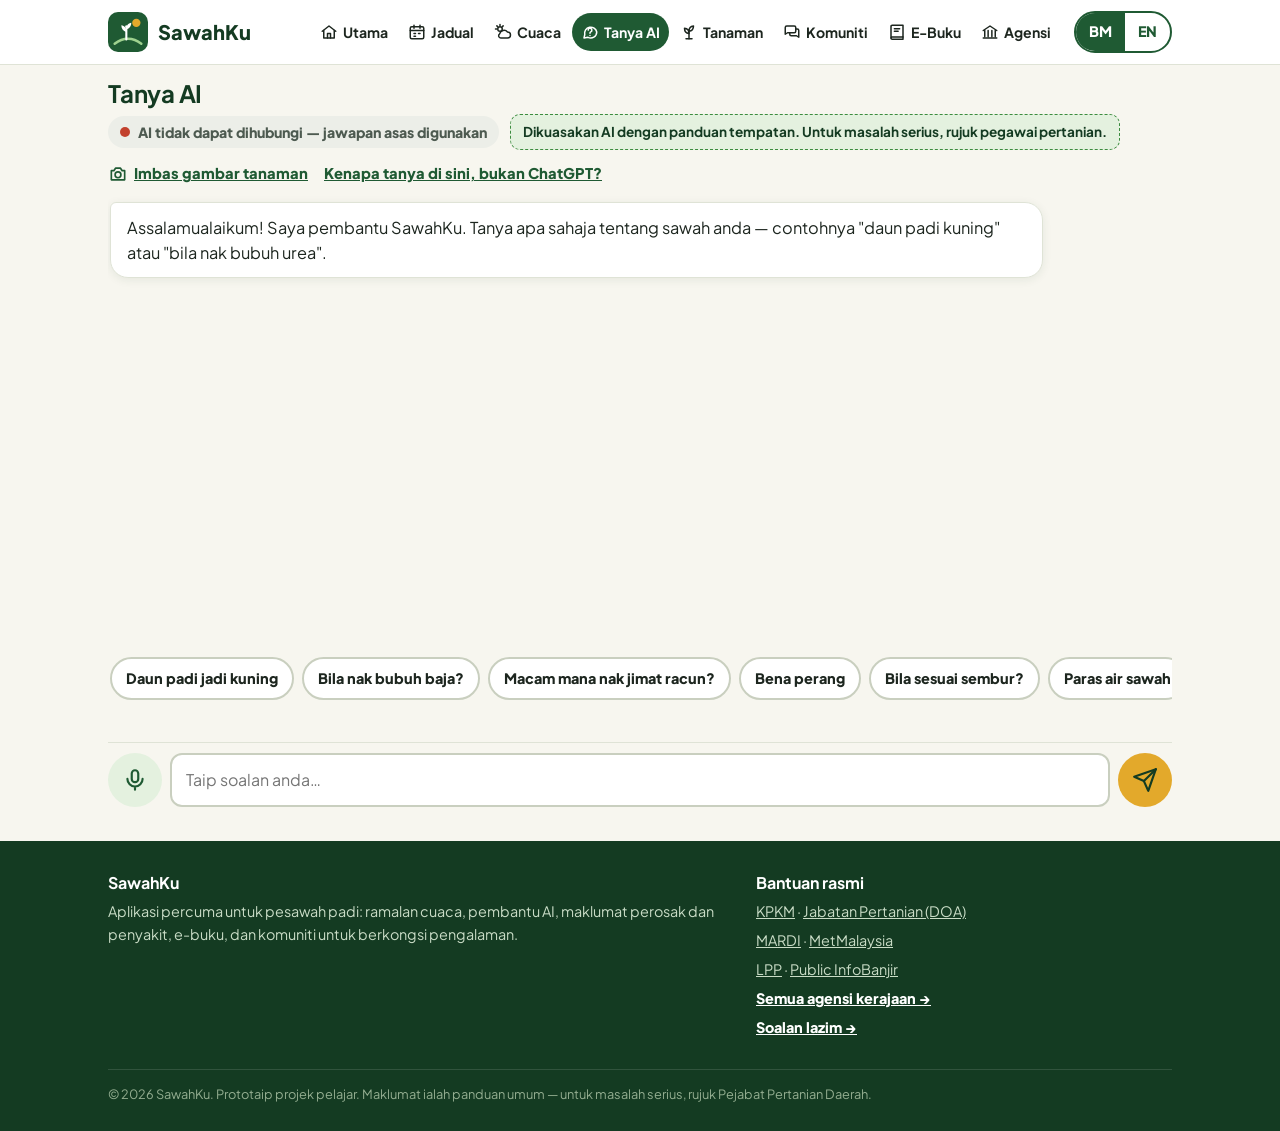
==== commit 3255a02f: "chat history and change button" ====
--- a/ask.html
+++ b/ask.html
@@ -20,10 +20,12 @@
       <div class="chat">
         <div style="padding-top:14px">
           <h1 style="font-size:1.5rem;margin-bottom:4px" data-i18n="ask.title"></h1>
+          <p class="ai-status" data-ai-status hidden></p>
           <span class="demo-flag" data-i18n="ask.demo"></span>
           <div class="ask-links">
             <a class="ask-scan" href="crop.html#scan"><svg viewBox="0 0 24 24" fill="none" stroke="currentColor" stroke-width="2" stroke-linecap="round" stroke-linejoin="round" aria-hidden="true"><path d="M4 8h3l2-3h6l2 3h3v11H4z"/><circle cx="12" cy="13" r="3.5"/></svg><span data-i18n="ask.scanLink"></span></a>
             <a class="ask-why" href="info.html#why" data-i18n="ask.why"></a>
+            <button type="button" class="ask-new" id="chat-new" hidden><svg viewBox="0 0 24 24" fill="none" stroke="currentColor" stroke-width="2" stroke-linecap="round" stroke-linejoin="round" aria-hidden="true"><path d="M12 5v14M5 12h14"/></svg><span data-i18n="ask.new"></span></button>
           </div>
         </div>
         <div class="chat__log" id="chat-log" aria-live="polite"></div>
--- a/css/style.css
+++ b/css/style.css
@@ -550,6 +550,7 @@
 .scan__icon { width: 52px; height: 52px; border-radius: 16px; background: var(--gold-500); color: var(--green-900); display: grid; place-items: center; flex-shrink: 0; }
 .scan__icon svg { width: 30px; height: 30px; }
 .scan__btn { cursor: pointer; position: relative; }
+.scan__btn:focus-within { outline: 3px solid rgba(60, 140, 63, 0.35); outline-offset: 2px; }
 .scan__preview { position: relative; margin-top: 14px; border-radius: 16px; overflow: hidden; background: #111; }
 .scan__preview img { width: 100%; max-height: 320px; object-fit: contain; display: block; }
 .scan__beam { position: absolute; left: 0; right: 0; top: 0; height: 30%; background: linear-gradient(180deg, rgba(227, 169, 43, 0), rgba(227, 169, 43, 0.45), rgba(227, 169, 43, 0)); opacity: 0; pointer-events: none; }
@@ -577,6 +578,19 @@
 .ask-links a { display: inline-flex; align-items: center; gap: 6px; font-weight: 800; font-size: 0.92rem; }
 .ask-links svg { width: 20px; height: 20px; }
 .ask-links .ask-why { margin-top: 0; }
+.ask-new { display: inline-flex; align-items: center; gap: 6px; border: 2px solid var(--green-700); background: #fff; color: var(--green-700); border-radius: 999px; padding: 4px 12px; font: inherit; font-weight: 800; font-size: 0.9rem; cursor: pointer; }
+.ask-new svg { width: 18px; height: 18px; }
+.ai-status { display: inline-flex; align-items: center; gap: 8px; margin: 0 0 10px; padding: 5px 12px; border-radius: 999px; font-size: 0.88rem; font-weight: 800; background: #eceee8; color: var(--ink-soft); }
+.ai-status i { width: 10px; height: 10px; border-radius: 50%; background: #9aa39c; flex-shrink: 0; }
+.ai-status--on { background: var(--green-100); color: var(--green-900); }
+.ai-status--on i { background: #2fa84f; box-shadow: 0 0 0 0 rgba(47, 168, 79, 0.6); animation: live 2s ease-out infinite; }
+.ai-status--busy { background: var(--gold-100); color: #6b4b05; }
+.ai-status--busy i { background: var(--gold-500); }
+.ai-status--off i { background: var(--red-500); }
+.ai-status--checking i { animation: blink 1s ease-in-out infinite; }
+.scan .ai-status { margin: 0 0 12px; }
+.chat .ai-status { margin: 4px 8px 6px 0; }
+@keyframes live { 70% { box-shadow: 0 0 0 7px rgba(47, 168, 79, 0); } 100% { box-shadow: 0 0 0 0 rgba(47, 168, 79, 0); } }
 .demo-flag.is-ai { background: var(--green-100); color: var(--green-900); border-color: var(--green-500); }
 .msg__note { font-size: 0.85rem; color: #7a5304; background: var(--gold-100); border-radius: 8px; padding: 4px 8px; }
 
@@ -590,7 +604,10 @@
 .tag--next { background: var(--gold-500); color: var(--green-900); }
 
 .plan-setup { display: grid; grid-template-columns: 1fr 1fr; gap: 14px 18px; align-items: end; }
-.plan-setup .field { margin: 0; }
+.plan-setup .field { margin: 0; min-width: 0; }
+.plan-setup input[type="date"] { display: block; min-width: 0; max-width: 100%; -webkit-appearance: none; appearance: none; text-align: left; }
+.plan-setup input[type="date"]::-webkit-date-and-time-value { text-align: left; }
+.plan-size > * { min-width: 0; }
 .plan-setup input, .plan-setup select { width: 100%; min-height: 52px; font-size: 1.05rem; }
 .plan-size { display: grid; grid-template-columns: 1fr auto; gap: 8px; }
 .plan-size select { width: auto; }
@@ -675,11 +692,13 @@
 @keyframes bob { 0%, 100% { transform: translateY(0); } 50% { transform: translateY(-4px); } }
 @keyframes tabpop { 0% { transform: scale(0.7); } 60% { transform: scale(1.12); } 100% { transform: scale(1); } }
 @keyframes flash { 0% { box-shadow: 0 0 0 0 rgba(227, 169, 43, 0.7); } 100% { box-shadow: 0 0 0 14px rgba(227, 169, 43, 0); } }
-.anim .reveal { opacity: 0; transform: translateY(18px); transition: opacity 0.55s ease, transform 0.55s cubic-bezier(0.2, 0.7, 0.2, 1); transition-delay: var(--d, 0ms); }
+/* Fade-in speed: change --reveal-time (e.g. 0.2s faster, 0.5s slower) */
+:root { --reveal-time: 0.28s; }
+.anim .reveal { opacity: 0; transform: translateY(10px); transition: opacity var(--reveal-time) ease-out, transform var(--reveal-time) cubic-bezier(0.2, 0.7, 0.2, 1); transition-delay: var(--d, 0ms); }
 .anim .reveal.is-in { opacity: 1; transform: none; }
 .anim .page-hero h1, .anim .home-top h1, .anim #greeting { animation: rise 0.6s cubic-bezier(0.2, 0.7, 0.2, 1) both; }
 .anim .page-hero p, .anim .home-top p { animation: rise 0.6s 0.12s cubic-bezier(0.2, 0.7, 0.2, 1) both; }
-.anim main { animation: fadein 0.35s ease both; }
+.anim main { animation: fadein 0.15s ease both; }
 @keyframes fadein { from { opacity: 0; } to { opacity: 1; } }
 .tile, .book, .agency-quick, .row-link, .crop summary, .continue { transition: transform 0.2s ease, box-shadow 0.2s ease, border-color 0.2s ease, background 0.2s ease; }
 .tile:hover, .book:hover, .agency-quick:hover, .continue:hover { transform: translateY(-3px); box-shadow: 0 10px 24px rgba(20, 59, 34, 0.12); }
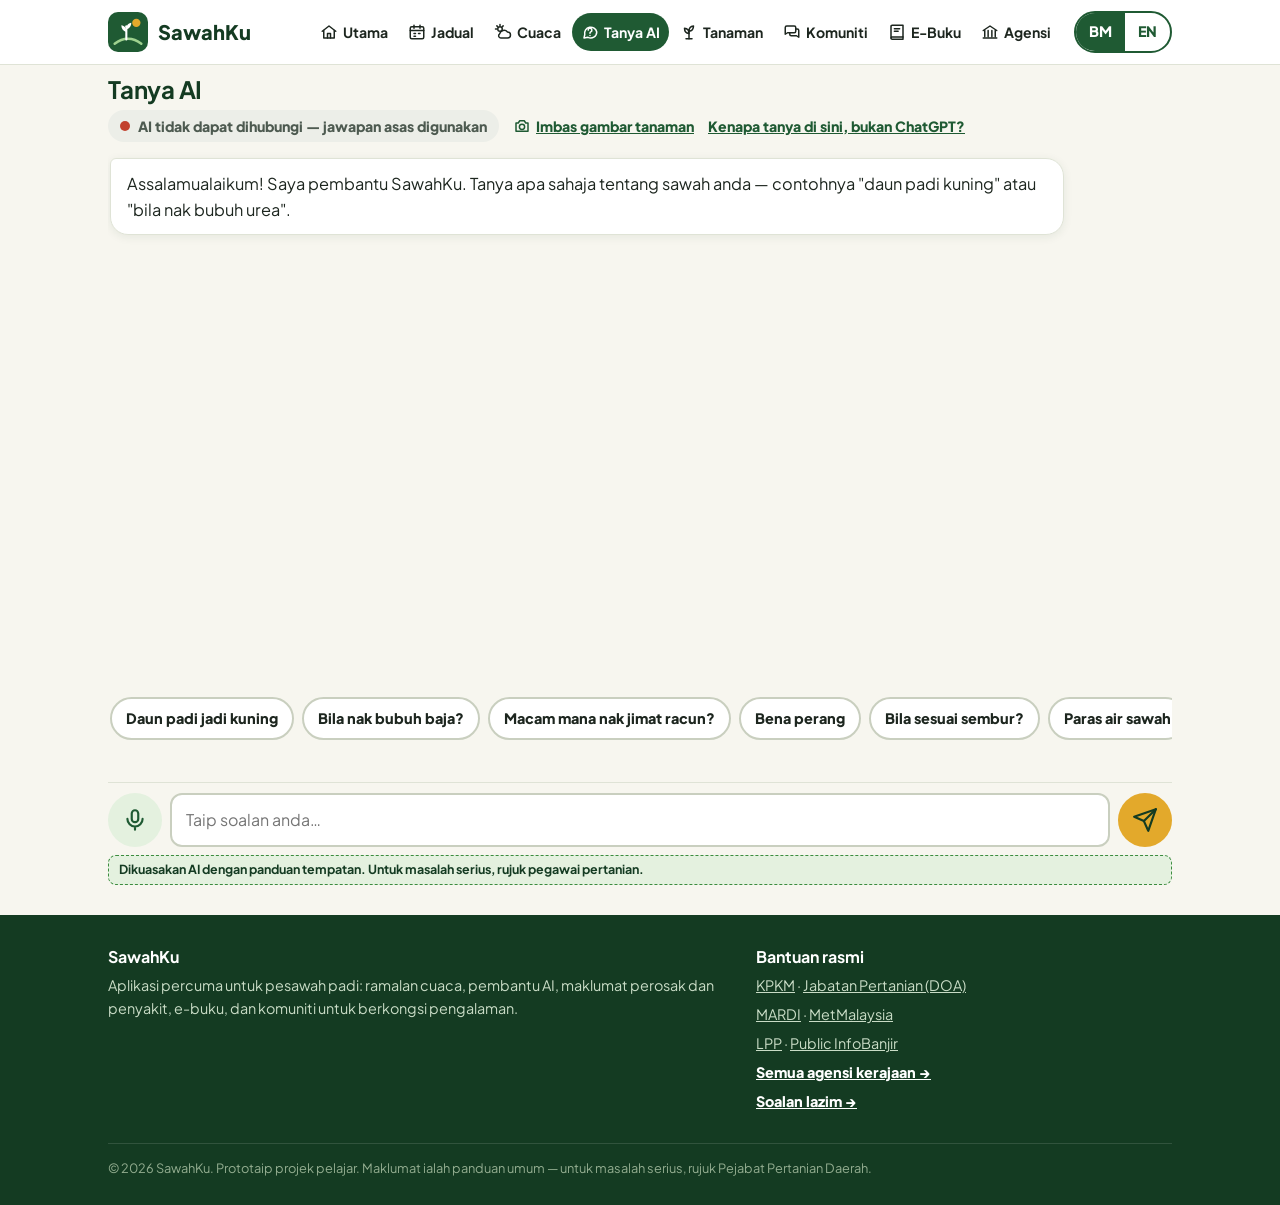
==== commit 5da98b08: "bigger ai box" ====
--- a/ask.html
+++ b/ask.html
@@ -18,14 +18,15 @@
   <main>
     <div class="container">
       <div class="chat">
-        <div style="padding-top:14px">
-          <h1 style="font-size:1.5rem;margin-bottom:4px" data-i18n="ask.title"></h1>
-          <p class="ai-status" data-ai-status hidden></p>
-          <span class="demo-flag" data-i18n="ask.demo"></span>
-          <div class="ask-links">
+        <div class="chat__head">
+          <div class="chat__title">
+            <h1 data-i18n="ask.title"></h1>
+            <button type="button" class="ask-new" id="chat-new" hidden><svg viewBox="0 0 24 24" fill="none" stroke="currentColor" stroke-width="2" stroke-linecap="round" stroke-linejoin="round" aria-hidden="true"><path d="M12 5v14M5 12h14"/></svg><span data-i18n="ask.new"></span></button>
+          </div>
+          <div class="chat__meta">
+            <p class="ai-status" data-ai-status hidden></p>
             <a class="ask-scan" href="crop.html#scan"><svg viewBox="0 0 24 24" fill="none" stroke="currentColor" stroke-width="2" stroke-linecap="round" stroke-linejoin="round" aria-hidden="true"><path d="M4 8h3l2-3h6l2 3h3v11H4z"/><circle cx="12" cy="13" r="3.5"/></svg><span data-i18n="ask.scanLink"></span></a>
             <a class="ask-why" href="info.html#why" data-i18n="ask.why"></a>
-            <button type="button" class="ask-new" id="chat-new" hidden><svg viewBox="0 0 24 24" fill="none" stroke="currentColor" stroke-width="2" stroke-linecap="round" stroke-linejoin="round" aria-hidden="true"><path d="M12 5v14M5 12h14"/></svg><span data-i18n="ask.new"></span></button>
           </div>
         </div>
         <div class="chat__log" id="chat-log" aria-live="polite"></div>
@@ -36,6 +37,7 @@
           <textarea class="input" id="chat-input" rows="1" data-i18n-ph="ask.ph" aria-label="Soalan"></textarea>
           <button type="submit" class="icon-btn icon-btn--send" data-i18n-aria="ask.send"><svg viewBox="0 0 24 24" fill="none" stroke="currentColor" stroke-width="2" stroke-linecap="round" stroke-linejoin="round" aria-hidden="true"><path d="M22 2 11 13"/><path d="M22 2 15 22l-4-9-9-4 20-7z"/></svg></button>
         </form>
+        <p class="demo-flag chat__foot" data-i18n="ask.demo"></p>
       </div>
     </div>
   </main>
--- a/css/style.css
+++ b/css/style.css
@@ -259,10 +259,29 @@
 .news__actions a { text-decoration: none; }
 
 /* ---------- Ask AI (chat) ---------- */
-.chat { display: flex; flex-direction: column; height: calc(100vh - 64px - 90px); min-height: 460px; }
-@media (max-width: 900px) { .chat { height: calc(100vh - 64px - var(--tabbar-h) - 70px); height: calc(100dvh - 64px - var(--tabbar-h) - 70px); } }
+.chat { display: flex; flex-direction: column; height: calc(100vh - 64px - 16px); height: calc(100dvh - 64px - 16px); min-height: 460px; }
+@media (max-width: 1200px) { .chat { height: calc(100vh - 64px - var(--tabbar-h) - 8px); height: calc(100dvh - 64px - var(--tabbar-h) - 8px); min-height: 420px; } }
+.chat__head { padding-top: 10px; }
+.chat__title { display: flex; align-items: center; justify-content: space-between; gap: 10px; }
+.chat__title h1 { font-size: 1.5rem; margin: 0; }
+.chat__meta { display: flex; flex-wrap: wrap; align-items: center; gap: 4px 14px; margin-top: 6px; }
+.chat__meta .ai-status { margin: 0; }
+.chat__meta .ask-why { margin-top: 0; }
+.chat__meta a { display: inline-flex; align-items: center; gap: 5px; font-weight: 800; font-size: 0.88rem; }
+.chat__meta svg { width: 18px; height: 18px; }
+.chat__foot { display: block; margin: 4px 0 0; padding: 4px 10px; font-size: 0.78rem; border-radius: 8px; }
+@media (max-width: 600px) {
+  .chat__title h1 { font-size: 1.3rem; }
+  .chat__meta { gap: 4px 12px; }
+  .chat__meta .ai-status { font-size: 0.8rem; padding: 4px 10px; }
+  .chat__meta a { font-size: 0.82rem; }
+  .msg { max-width: 94%; }
+  .chat.has-msgs .chat__quick { display: none; }
+  .chat__foot { background: none; border: 0; padding: 2px 0 0; font-size: 0.72rem; line-height: 1.35; color: var(--ink-soft); font-weight: 600; }
+  .chat__log { padding-top: 10px; }
+}
 .chat__log { flex: 1; overflow-y: auto; padding: 16px 2px; display: flex; flex-direction: column; gap: 12px; }
-.msg { max-width: 88%; display: flex; flex-direction: column; gap: 6px; }
+.msg { max-width: 90%; display: flex; flex-direction: column; gap: 6px; }
 .msg__bubble { padding: 12px 16px; border-radius: 18px; font-size: 1.02rem; line-height: 1.55; }
 .msg__bubble p { margin: 0 0 8px; }
 .msg__bubble p:last-child { margin: 0; }
@@ -589,7 +608,10 @@
 .ai-status--off i { background: var(--red-500); }
 .ai-status--checking i { animation: blink 1s ease-in-out infinite; }
 .scan .ai-status { margin: 0 0 12px; }
-.chat .ai-status { margin: 4px 8px 6px 0; }
+.scan-result--other { border-left: 5px solid var(--gold-500); }
+.scan-result--other h3 { margin: 2px 0 6px; }
+.scan-result__flag { display: flex; gap: 8px; align-items: flex-start; background: var(--gold-100); color: #6b4b05; border-radius: 12px; padding: 10px 12px; font-weight: 700; font-size: 0.93rem; margin: 10px 0; }
+.scan-result__flag svg { width: 20px; height: 20px; flex-shrink: 0; margin-top: 2px; }
 @keyframes live { 70% { box-shadow: 0 0 0 7px rgba(47, 168, 79, 0); } 100% { box-shadow: 0 0 0 0 rgba(47, 168, 79, 0); } }
 .demo-flag.is-ai { background: var(--green-100); color: var(--green-900); border-color: var(--green-500); }
 .msg__note { font-size: 0.85rem; color: #7a5304; background: var(--gold-100); border-radius: 8px; padding: 4px 8px; }
